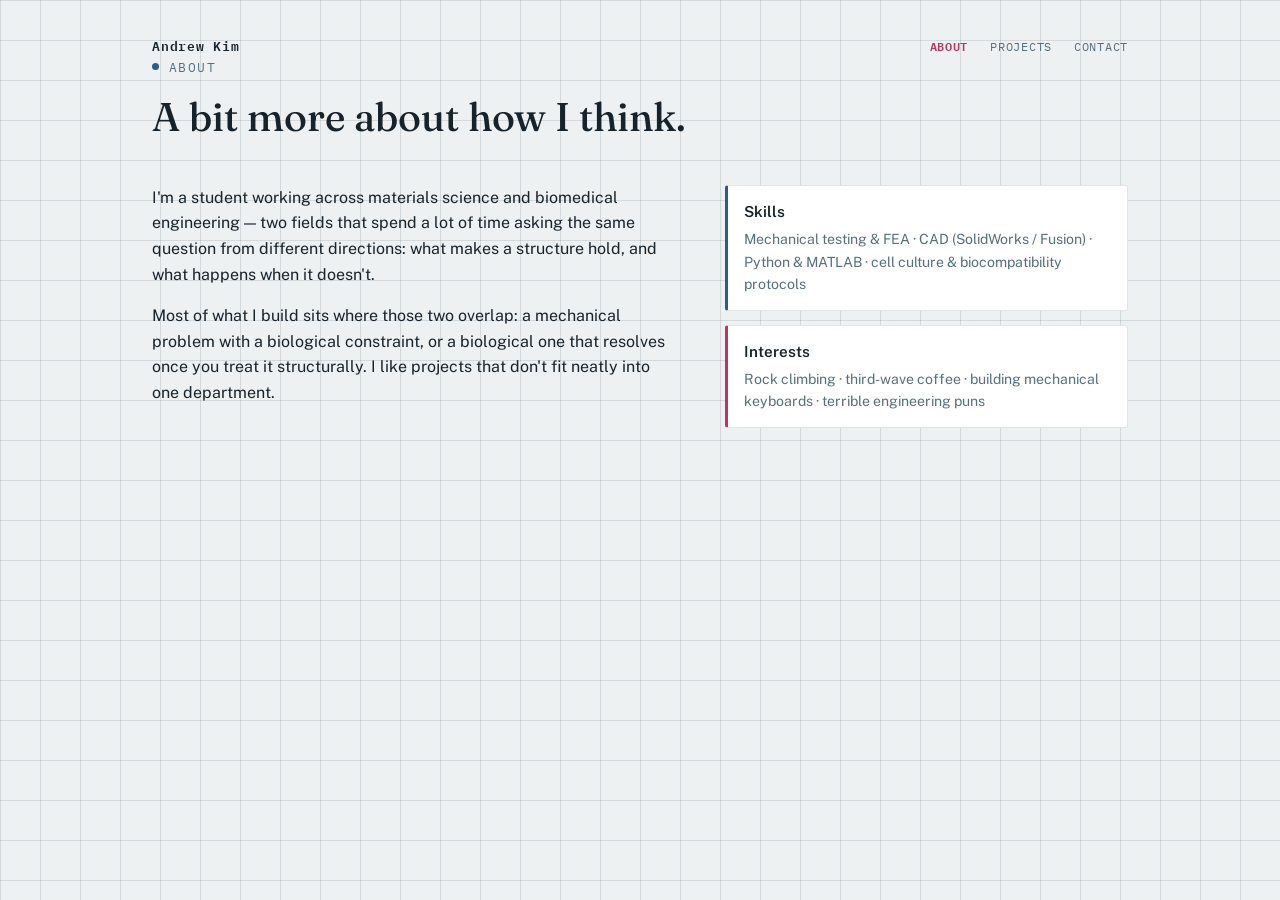
==== about.html @ 44622875 "Initial portfolio" ====
<!DOCTYPE html>
<html lang="en">
<head>
<meta charset="UTF-8">
<meta name="viewport" content="width=device-width, initial-scale=1.0">
<title>About — Andrew Kim</title>
<link rel="stylesheet" href="https://fonts.googleapis.com/css2?family=Fraunces:ital,opsz,wght@0,9..144,340..600;1,9..144,400..560&family=Public+Sans:wght@400;500;600;700&family=IBM+Plex+Mono:wght@400;500;600&display=swap">
<link rel="stylesheet" href="style.css">
</head>
<body>

<header class="site-nav">
  <a class="site-nav-home" href="index.html">Andrew Kim</a>
  <nav class="site-nav-links" aria-label="Primary">
    <a href="about.html" class="active" aria-current="page">About</a>
    <a href="projects.html">Projects</a>
    <a href="contact.html">Contact</a>
  </nav>
</header>

<main>
  <section id="about" class="wrap">
    <div class="phase-head">
      <div class="eyebrow"><span class="tag" style="color:var(--blueprint)"></span>About</div>
      <h2>A bit more about how I think.</h2>
    </div>
    <div class="about-grid">
      <div>
        <p>I'm a student working across materials science and biomedical engineering — two fields that spend a lot of time asking the same question from different directions: what makes a structure hold, and what happens when it doesn't.</p>
        <p>Most of what I build sits where those two overlap: a mechanical problem with a biological constraint, or a biological one that resolves once you treat it structurally. I like projects that don't fit neatly into one department.</p>
      </div>
      <div class="discipline-list">
        <div class="discipline-row">
          <h4>Skills</h4>
          <p>Mechanical testing &amp; FEA · CAD (SolidWorks / Fusion) · Python &amp; MATLAB · cell culture &amp; biocompatibility protocols</p>
        </div>
        <div class="discipline-row alt">
          <h4>Interests</h4>
          <p>Rock climbing · third-wave coffee · building mechanical keyboards · terrible engineering puns</p>
        </div>
      </div>
    </div>
  </section>
</main>

<script src="script.js"></script>
</body>
</html>
---- style.css ----
:root{
  color-scheme: light;
  --paper: #eef1f2;
  --paper-raised: #ffffff;
  --ink: #16232b;
  --ink-muted: #55707d;
  --line: rgba(22,35,43,0.12);
  --line-strong: rgba(22,35,43,0.30);
  --blueprint: #2b5c8a;
  --blueprint-soft: rgba(43,92,138,0.10);
  --hema: #4a3f7a;
  --hema-soft: rgba(74,63,122,0.10);
  --eosin: #b5395f;
  --eosin-soft: rgba(181,57,95,0.10);
  --shadow: rgba(22,35,43,0.16);
  --cat-materials: #2a78d6;
  --cat-hybrid: #eb6834;
  --cat-bme: #1baf7a;
}
@media (prefers-color-scheme: dark){
  :root:not([data-theme="light"]){
    color-scheme: dark;
    --paper: #0e161d;
    --paper-raised: #16212a;
    --ink: #dfe8ea;
    --ink-muted: #93aab3;
    --line: rgba(223,232,234,0.16);
    --line-strong: rgba(223,232,234,0.32);
    --blueprint: #6fb2e0;
    --blueprint-soft: rgba(111,178,224,0.14);
    --hema: #a394e8;
    --hema-soft: rgba(163,148,232,0.14);
    --eosin: #ef85a6;
    --eosin-soft: rgba(239,133,166,0.14);
    --shadow: rgba(0,0,0,0.45);
    --cat-materials: #3987e5;
    --cat-hybrid: #d95926;
    --cat-bme: #199e70;
  }
}
:root[data-theme="dark"]{
  color-scheme: dark;
  --paper: #0e161d;
  --paper-raised: #16212a;
  --ink: #dfe8ea;
  --ink-muted: #93aab3;
  --line: rgba(223,232,234,0.16);
  --line-strong: rgba(223,232,234,0.32);
  --blueprint: #6fb2e0;
  --blueprint-soft: rgba(111,178,224,0.14);
  --hema: #a394e8;
  --hema-soft: rgba(163,148,232,0.14);
  --eosin: #ef85a6;
  --eosin-soft: rgba(239,133,166,0.14);
  --shadow: rgba(0,0,0,0.45);
  --cat-materials: #3987e5;
  --cat-hybrid: #d95926;
  --cat-bme: #199e70;
}

*{ box-sizing: border-box; }
body{
  background: var(--paper);
  color: var(--ink);
  font-family: "Public Sans", system-ui, -apple-system, sans-serif;
  font-size: 16px;
  line-height: 1.6;
  margin: 0;
  -webkit-font-smoothing: antialiased;
  background-image:
    linear-gradient(var(--line) 1px, transparent 1px),
    linear-gradient(90deg, var(--line) 1px, transparent 1px);
  background-size: 40px 40px;
}
h1,h2,h3{ font-family: "Fraunces", Georgia, serif; text-wrap: balance; margin: 0; }
em{ font-style: italic; color: var(--eosin); }
.mono{ font-family: "IBM Plex Mono", ui-monospace, monospace; }
a{ color: var(--blueprint); }
::selection{ background: var(--eosin-soft); color: var(--ink); }
:focus-visible{ outline: 2px solid var(--eosin); outline-offset: 3px; }

.wrap{ max-width: 1040px; margin: 0 auto; padding: 0 32px; }
.eyebrow{
  font-family: "IBM Plex Mono", monospace;
  font-size: 12.5px;
  letter-spacing: 0.11em;
  text-transform: uppercase;
  color: var(--ink-muted);
  display: flex; align-items: center; gap: 10px;
}
.eyebrow .tag{
  width: 7px; height: 7px; border-radius: 50%;
  background: currentColor;
}
main > section{ padding: 84px 0 96px; }

/* ---------- SITE NAV (About / Projects / Contact pages) ---------- */
.site-nav{
  display: flex; align-items: center; justify-content: space-between; flex-wrap: wrap; gap: 12px;
  max-width: 1040px; margin: 0 auto;
  padding: 36px 32px 0;
}
.site-nav-home{
  font-family: "IBM Plex Mono", monospace; font-size: 13px; letter-spacing: .06em;
  color: var(--ink); text-decoration: none; font-weight: 600;
}
.site-nav-home:hover{ color: var(--eosin); }
.site-nav-links{ display: flex; gap: 22px; }
.site-nav-links a{
  font-family: "IBM Plex Mono", monospace; font-size: 12px; letter-spacing: .06em; text-transform: uppercase;
  color: var(--ink-muted); text-decoration: none; transition: color .2s ease;
}
.site-nav-links a:hover{ color: var(--eosin); }
.site-nav-links a.active{ color: var(--eosin); font-weight: 600; }

/* ---------- HOME: name only, drag-to-navigate ---------- */
#intro{
  min-height: 100vh;
  display: flex; flex-direction: row; align-items: center; justify-content: space-between;
  flex-wrap: wrap;
  gap: 48px;
  padding: 48px 32px;
}
.hero-name{ flex: 1 1 320px; min-width: 280px; }
.hero-graph{
  flex: 0 1 500px;
  width: min(100%, 500px);
  aspect-ratio: 3 / 2;
  background: var(--paper-raised);
  border: 1px solid var(--line);
  border-radius: 8px;
  padding: 20px;
}
.hero-graph svg{ width: 100%; height: 100%; display: block; }
@keyframes graphHint{
  0%{ transform: scale(1); filter: none; }
  40%{ transform: scale(1.025); filter: drop-shadow(0 0 12px var(--eosin)); }
  100%{ transform: scale(1); filter: none; }
}
.hero-graph.hint{ animation: graphHint 1.5s ease-in-out; }
@media (max-width: 760px){
  #intro{ flex-direction: column; align-items: flex-start; justify-content: center; gap: 40px; }
  .hero-graph{ width: 100%; max-width: 420px; align-self: center; }
}

.grip-zone{
  -webkit-user-select:none; user-select:none;
  cursor: grab;
  display: block;
  touch-action: none;
}
.grip-zone:active{ cursor: grabbing; }
#gripText{
  font-family: "Fraunces", Georgia, serif;
  font-weight: 430;
  /* the name shares the row with the graph panel above 760px, so it gets a
     smaller share of viewport width there than it does full-width on mobile */
  font-size: clamp(3.8rem, 15vw, 8rem);
  line-height: 0.88;
  letter-spacing: -0.01em;
  transform-origin: left center;
  will-change: transform, letter-spacing;
}
@media (min-width: 761px){
  #gripText{ font-size: clamp(4.6rem, 8.5vw, 11rem); }
}
#gripText .first, #gripText .last{ display: block; }
#gripText .last{ font-style: italic; color: var(--hema); }

.pull-status{
  margin-top: 26px;
  min-height: 1.4em;
  display: inline-block;
  transform-origin: left center;
  font-family: "IBM Plex Mono", monospace; font-size: 12px; letter-spacing: .05em;
  color: var(--ink-muted);
}
@keyframes pullHint{
  0%{ transform: scaleX(1); text-shadow: none; color: var(--ink-muted); }
  45%{ transform: scaleX(1.06); text-shadow: 0 0 10px var(--eosin); color: var(--eosin); }
  100%{ transform: scaleX(1); text-shadow: none; color: var(--ink-muted); }
}
.pull-status.hint{ animation: pullHint 1.5s ease-in-out; }

/* the stress-strain graph is a standalone nav panel now, not background art
   hiding behind the text, so it can stay clearly visible on its own */
.hero-curve{ pointer-events: none; overflow: visible; }
.hero-curve path{ fill: none; stroke: var(--eosin); stroke-width: 6; stroke-opacity: .55; }
.hero-curve .curve-axis-line{ stroke: var(--eosin); stroke-width: 2.5; stroke-opacity: .5; fill: none; }
.hero-curve .curve-axis-arrow{ fill: var(--eosin); fill-opacity: .5; }
.hero-curve .curve-guide-line{ stroke: var(--eosin); stroke-width: 2; stroke-dasharray: 5 6; stroke-opacity: .35; fill: none; }
.hero-curve .curve-axis-label{
  font-family: "IBM Plex Mono", monospace; font-size: 16px; letter-spacing: .14em;
  fill: var(--eosin); opacity: .55;
}
.hero-curve .tick circle{ fill: var(--eosin); opacity: .55; transition: opacity .2s ease, r .2s ease; }
.hero-curve .tick text{
  font-family: "IBM Plex Mono", monospace; font-size: 24px; letter-spacing: .08em;
  fill: var(--eosin); opacity: .55; transition: opacity .2s ease;
}
.hero-curve .tick.armed circle{ opacity: 1; r: 13; }
.hero-curve .tick.armed text{ opacity: 1; font-weight: 600; }
@media (max-width: 520px){
  .hero-curve .tick text{ font-size: 19px; }
  .hero-curve .curve-axis-label{ font-size: 13px; }
}

/* keyboard/assistive-tech route to the same three pages, hidden until focused */
.quiet-nav{
  position: absolute; width: 1px; height: 1px; overflow: hidden;
  clip: rect(0,0,0,0); white-space: nowrap; margin-top: 20px;
}
.quiet-nav:focus-within{
  position: fixed; top: 16px; left: 16px; width: auto; height: auto; overflow: visible;
  clip: auto; white-space: normal;
  background: var(--paper-raised); border: 1px solid var(--line-strong); border-radius: 6px;
  padding: 10px 14px; display: flex; gap: 14px; z-index: 200;
}
.quiet-nav a{ font-family:"IBM Plex Mono", monospace; font-size: 12px; color: var(--ink); text-decoration: none; }
.quiet-nav a:hover, .quiet-nav a:focus{ color: var(--eosin); }

/* ---------- SECTION / PAGE HEADERS ---------- */
.phase-head{ margin-bottom: 36px; max-width: 640px; }
.phase-head h2{ font-size: clamp(1.7rem, 3.4vw, 2.5rem); margin-top: 8px; font-weight: 460; }
.phase-head .kicker{ color: var(--ink-muted); }

/* ---------- ABOUT ---------- */
.about-grid{ display:grid; grid-template-columns: 1.3fr 1fr; gap: 48px; align-items:start; }
.about-grid p{ margin: 0 0 16px; max-width: 60ch; }
.discipline-list{ display:flex; flex-direction:column; gap:14px; }
.discipline-row{
  background: var(--paper-raised);
  border:1px solid var(--line);
  border-left: 3px solid var(--blueprint);
  border-radius: 3px;
  padding: 14px 16px;
}
.discipline-row.alt{ border-left-color: var(--eosin); }
.discipline-row h4{ margin:0 0 4px; font-size: .95rem; font-weight:600; }
.discipline-row p{ margin:0; font-size: .88rem; color: var(--ink-muted); max-width: none; }

/* ---------- PROJECTS / CHART ---------- */
.chart-layout{ display:grid; grid-template-columns: 1.15fr 1fr; gap: 40px; align-items:start; }
.chart-card{ background: var(--paper-raised); border:1px solid var(--line); border-radius: 6px; padding: 20px 20px 14px; }
.chart-card svg{ width:100%; height:auto; display:block; overflow: visible; }
.axis-label{ font-family:"IBM Plex Mono",monospace; font-size: 10.5px; letter-spacing:.07em; fill: var(--ink-muted); text-transform: uppercase; }
.quad-label{ font-family:"IBM Plex Mono",monospace; font-size: 9.5px; letter-spacing:.06em; fill: var(--ink-muted); opacity:.55; text-transform: uppercase; }
.grid-line{ stroke: var(--line); stroke-width:1; }
.axis-line{ stroke: var(--line-strong); stroke-width:1; stroke-dasharray: 2 4; }
.pt{ cursor: pointer; }
.pt circle.halo{ fill: none; stroke-width: 2; opacity:0; transition: opacity .15s ease, r .15s ease; }
.pt:hover circle.halo, .pt.active circle.halo{ opacity: 1; }
.pt circle.core{ stroke: var(--paper-raised); stroke-width:2; transition: r .15s ease; }
.pt:hover circle.core, .pt.active circle.core{ r: 8; }
.pt text{ font-family:"IBM Plex Mono",monospace; font-size: 10px; fill: var(--ink); pointer-events:none; }
.pt.active text, .pt:hover text{ font-weight: 600; }

.legend{ display:flex; flex-wrap:wrap; gap: 14px 20px; margin-top: 16px; padding-top:14px; border-top: 1px solid var(--line); }
.legend button{
  display:flex; align-items:center; gap:7px;
  background:none; border:none; padding:0; cursor:pointer;
  font-family:"IBM Plex Mono",monospace; font-size: 11.5px; letter-spacing:.03em;
  color: var(--ink-muted);
}
.legend button.off{ opacity:.35; }
.legend .swatch{ width:10px; height:10px; border-radius:50%; flex:none; }

.detail-card{
  background: var(--paper-raised); border:1px solid var(--line); border-radius: 6px;
  padding: 24px; min-height: 100%;
}
.detail-card .tagrow{ display:flex; gap:8px; margin-bottom: 12px; flex-wrap:wrap; }
.pill{
  font-family:"IBM Plex Mono",monospace; font-size: 10.5px; letter-spacing:.05em; text-transform:uppercase;
  padding: 3px 9px; border-radius: 999px; border: 1px solid var(--line-strong); color: var(--ink-muted);
}
.pill.featured{ background: var(--eosin-soft); color: var(--eosin); border-color: var(--eosin); }
.detail-card h3{ font-size: 1.3rem; font-weight:520; margin-bottom: 10px; }
.detail-card p{ margin: 0 0 12px; color: var(--ink-muted); }
.detail-card .stat-row{ display:flex; gap: 18px; margin-top: 16px; padding-top:14px; border-top:1px solid var(--line); flex-wrap:wrap;}
.detail-card .stat{ font-family:"IBM Plex Mono",monospace; }
.detail-card .stat b{ display:block; font-size: 1.05rem; color: var(--ink); }
.detail-card .stat span{ font-size: 10.5px; color: var(--ink-muted); text-transform:uppercase; letter-spacing:.06em; }
.shot-slot{
  margin: 12px 0 16px; height: 140px; border-radius: 4px;
  border: 1.5px dashed var(--line-strong); background: var(--paper);
  display:flex; flex-direction:column; align-items:center; justify-content:center; gap:8px;
  color: var(--ink-muted);
}
.shot-slot svg{ width: 26px; height: 26px; }
.shot-slot span{ font-family:"IBM Plex Mono",monospace; font-size: 10.5px; letter-spacing:.07em; text-transform:uppercase; }
.code-link{
  display:inline-block; margin-top: 4px;
  font-family:"IBM Plex Mono",monospace; font-size: 12.5px;
  color: var(--blueprint); text-decoration:none; border-bottom: 1px solid currentColor; padding-bottom:2px;
}
.code-link:hover{ color: var(--eosin); }

/* ---------- CONTACT ---------- */
#contact{ padding-bottom: 120px; }
.contact-grid{ display:grid; grid-template-columns: 0.8fr 1.2fr; gap: 48px; align-items:start; }
.contact-links{ display:flex; flex-direction:column; gap:10px; font-family:"IBM Plex Mono",monospace; }
.contact-links a{ color: var(--ink); text-decoration:none; border-bottom: 1px solid var(--line-strong); padding-bottom:2px; width: fit-content; }
.contact-links a:hover{ color: var(--eosin); border-color: var(--eosin); }
.contact-form{ display:flex; flex-direction:column; gap: 14px; }
.contact-form label{
  display:flex; flex-direction:column; gap:6px;
  font-family:"IBM Plex Mono",monospace; font-size: 11px; letter-spacing:.06em; text-transform:uppercase; color: var(--ink-muted);
}
.contact-form input, .contact-form textarea{
  font: 14px/1.5 "Public Sans", sans-serif; color: var(--ink);
  background: var(--paper); border: 1px solid var(--line-strong); border-radius: 4px;
  padding: 9px 11px; resize: vertical;
}
.contact-form input:focus, .contact-form textarea:focus{ outline: 2px solid var(--eosin); outline-offset: 1px; border-color: var(--eosin); }
.contact-form button{
  align-self:flex-start; font-family:"IBM Plex Mono",monospace; font-size: 12px; letter-spacing:.08em; text-transform:uppercase;
  background: var(--ink); color: var(--paper); border:none; border-radius:4px; padding: 10px 20px; cursor:pointer;
}
.contact-form button:hover{ background: var(--eosin); }
.linklike{ background:none; border:none; padding:0; font: inherit; color: var(--blueprint); text-decoration:underline; cursor:pointer; }
.linklike:hover{ color: var(--eosin); }
.footnote{ margin-top: 60px; font-family:"IBM Plex Mono",monospace; font-size: 11.5px; color: var(--ink-muted); line-height:1.7; }

/* ---------- MODAL ---------- */
.modal-backdrop{
  position: fixed; inset:0; background: rgba(10,14,17,0.55);
  display:flex; align-items:center; justify-content:center; padding: 24px;
  z-index: 100; opacity:0; pointer-events:none; transition: opacity .18s ease;
}
.modal-backdrop.open{ opacity:1; pointer-events:auto; }
.modal{
  background: var(--paper-raised); border:1px solid var(--line-strong); border-radius: 6px;
  max-width: 560px; width:100%; max-height: 82vh; overflow-y:auto;
  padding: 28px 30px 24px; transform: translateY(10px); transition: transform .18s ease;
}
.modal-backdrop.open .modal{ transform: none; }
.modal-head{ display:flex; justify-content:space-between; align-items:flex-start; gap: 16px; border-bottom: 1px solid var(--line); padding-bottom:14px; margin-bottom: 16px; }
.modal-head h3{ font-size: 1.15rem; font-weight:600; font-family:"IBM Plex Mono",monospace; letter-spacing:.02em; }
.modal-head .sub{ font-size:11.5px; color: var(--ink-muted); margin-top:4px; font-family:"IBM Plex Mono",monospace; }
.modal-close{ background:none; border:1px solid var(--line-strong); border-radius:3px; width:26px; height:26px; cursor:pointer; color:var(--ink-muted); flex:none; }
.modal-close:hover{ color: var(--eosin); border-color: var(--eosin); }
.spec-table{ width:100%; border-collapse: collapse; font-size: 13.5px; }
.spec-table tr{ border-top: 1px solid var(--line); }
.spec-table tr:first-child{ border-top:none; }
.spec-table td{ padding: 9px 0; vertical-align: top; }
.spec-table td.prop{ width: 46%; color: var(--ink-muted); }
.spec-table td.prop small{ display:block; font-size:10.5px; opacity:.8; }
.spec-table td.val{ font-family:"IBM Plex Mono",monospace; font-variant-numeric: tabular-nums; text-align:right; }
.modal-foot{ margin-top:16px; padding-top:14px; border-top:1px dashed var(--line-strong); font-size:11.5px; color: var(--ink-muted); font-family:"IBM Plex Mono",monospace; }

@media (max-width: 860px){
  .about-grid, .chart-layout, .contact-grid{ grid-template-columns: 1fr; }
}
@media (max-width: 640px){
  .pt text{ display: none; }
  .chart-card{ padding: 16px 14px 12px; }
  main > section{ padding: 56px 0 64px; }
  .wrap{ padding: 0 20px; }
  .site-nav{ padding: 24px 20px 0; }
}
@media (prefers-reduced-motion: reduce){
  *{ transition-duration: .001ms !important; animation-duration: .001ms !important; }
}
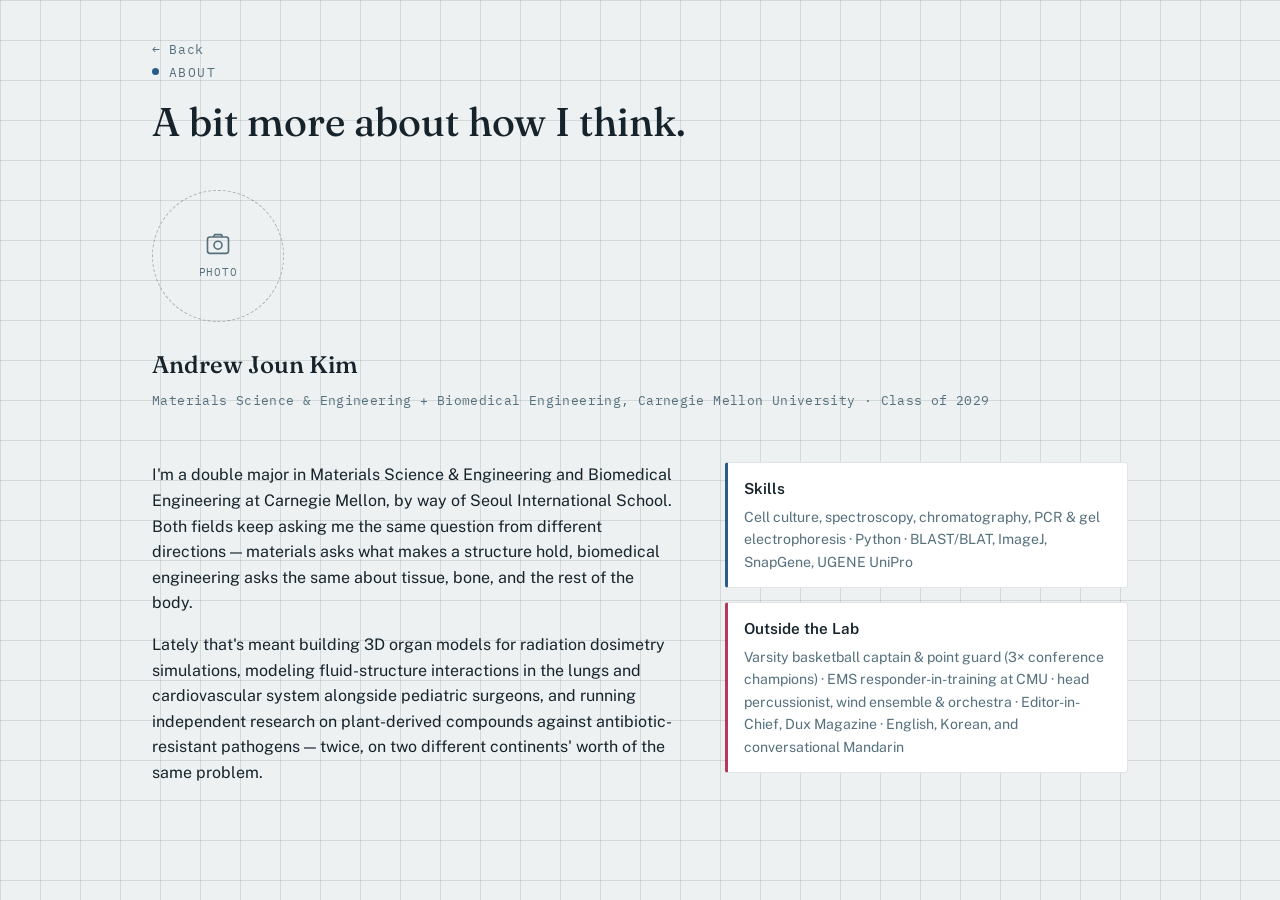
==== commit 8cc5cb3b: "Add real bio, projects, and contact info from resume; simplify subpage nav to a back link; add resum" ====
--- a/about.html
+++ b/about.html
@@ -10,12 +10,7 @@
 <body>
 
 <header class="site-nav">
-  <a class="site-nav-home" href="index.html">Andrew Kim</a>
-  <nav class="site-nav-links" aria-label="Primary">
-    <a href="about.html" class="active" aria-current="page">About</a>
-    <a href="projects.html">Projects</a>
-    <a href="contact.html">Contact</a>
-  </nav>
+  <a class="back-link" href="index.html">← Back</a>
 </header>
 
 <main>
@@ -24,19 +19,31 @@
       <div class="eyebrow"><span class="tag" style="color:var(--blueprint)"></span>About</div>
       <h2>A bit more about how I think.</h2>
     </div>
+
+    <div class="about-top">
+      <div class="photo-slot" role="img" aria-label="Add a photo here">
+        <svg viewBox="0 0 24 24" fill="none" stroke="currentColor" stroke-width="1.4"><rect x="3" y="6" width="18" height="14" rx="2"/><circle cx="12" cy="13" r="3.4"/><path d="M8 6l1.2-2h5.6L16 6"/></svg>
+        <span>photo</span>
+      </div>
+      <div>
+        <h3>Andrew Joun Kim</h3>
+        <p class="about-subtitle">Materials Science &amp; Engineering + Biomedical Engineering, Carnegie Mellon University · Class of 2029</p>
+      </div>
+    </div>
+
     <div class="about-grid">
       <div>
-        <p>I'm a student working across materials science and biomedical engineering — two fields that spend a lot of time asking the same question from different directions: what makes a structure hold, and what happens when it doesn't.</p>
-        <p>Most of what I build sits where those two overlap: a mechanical problem with a biological constraint, or a biological one that resolves once you treat it structurally. I like projects that don't fit neatly into one department.</p>
+        <p>I'm a double major in Materials Science &amp; Engineering and Biomedical Engineering at Carnegie Mellon, by way of Seoul International School. Both fields keep asking me the same question from different directions — materials asks what makes a structure hold, biomedical engineering asks the same about tissue, bone, and the rest of the body.</p>
+        <p>Lately that's meant building 3D organ models for radiation dosimetry simulations, modeling fluid-structure interactions in the lungs and cardiovascular system alongside pediatric surgeons, and running independent research on plant-derived compounds against antibiotic-resistant pathogens — twice, on two different continents' worth of the same problem.</p>
       </div>
       <div class="discipline-list">
         <div class="discipline-row">
           <h4>Skills</h4>
-          <p>Mechanical testing &amp; FEA · CAD (SolidWorks / Fusion) · Python &amp; MATLAB · cell culture &amp; biocompatibility protocols</p>
+          <p>Cell culture, spectroscopy, chromatography, PCR &amp; gel electrophoresis · Python · BLAST/BLAT, ImageJ, SnapGene, UGENE UniPro</p>
         </div>
         <div class="discipline-row alt">
-          <h4>Interests</h4>
-          <p>Rock climbing · third-wave coffee · building mechanical keyboards · terrible engineering puns</p>
+          <h4>Outside the Lab</h4>
+          <p>Varsity basketball captain &amp; point guard (3× conference champions) · EMS responder-in-training at CMU · head percussionist, wind ensemble &amp; orchestra · Editor-in-Chief, Dux Magazine · English, Korean, and conversational Mandarin</p>
         </div>
       </div>
     </div>
--- a/style.css
+++ b/style.css
@@ -94,24 +94,19 @@
 }
 main > section{ padding: 84px 0 96px; }
 
-/* ---------- SITE NAV (About / Projects / Contact pages) ---------- */
+/* ---------- SITE NAV (About / Projects / Contact pages) ----------
+   Just a way back to the interactive pull-to-navigate home page --
+   that page is the one hub, so subpages don't cross-link each other */
 .site-nav{
-  display: flex; align-items: center; justify-content: space-between; flex-wrap: wrap; gap: 12px;
   max-width: 1040px; margin: 0 auto;
   padding: 36px 32px 0;
 }
-.site-nav-home{
-  font-family: "IBM Plex Mono", monospace; font-size: 13px; letter-spacing: .06em;
-  color: var(--ink); text-decoration: none; font-weight: 600;
-}
-.site-nav-home:hover{ color: var(--eosin); }
-.site-nav-links{ display: flex; gap: 22px; }
-.site-nav-links a{
-  font-family: "IBM Plex Mono", monospace; font-size: 12px; letter-spacing: .06em; text-transform: uppercase;
-  color: var(--ink-muted); text-decoration: none; transition: color .2s ease;
-}
-.site-nav-links a:hover{ color: var(--eosin); }
-.site-nav-links a.active{ color: var(--eosin); font-weight: 600; }
+.back-link{
+  display: inline-flex; align-items: center; gap: 6px;
+  font-family: "IBM Plex Mono", monospace; font-size: 13px; letter-spacing: .05em;
+  color: var(--ink-muted); text-decoration: none;
+}
+.back-link:hover{ color: var(--eosin); }
 
 /* ---------- HOME: name only, drag-to-navigate ---------- */
 #intro{
@@ -225,6 +220,16 @@
 .phase-head .kicker{ color: var(--ink-muted); }
 
 /* ---------- ABOUT ---------- */
+.about-top{ display:flex; align-items:center; gap:24px; margin-bottom:40px; flex-wrap:wrap; }
+.photo-slot{
+  width:132px; height:132px; border-radius:50%; flex:none;
+  border:1.5px dashed var(--line-strong); color: var(--ink-muted);
+  display:flex; flex-direction:column; align-items:center; justify-content:center; gap:6px;
+}
+.photo-slot svg{ width:28px; height:28px; }
+.photo-slot span{ font-family:"IBM Plex Mono",monospace; font-size:10.5px; letter-spacing:.07em; text-transform:uppercase; }
+.about-top h3{ font-size:1.5rem; font-weight:520; }
+.about-subtitle{ margin-top:6px; color: var(--ink-muted); font-family:"IBM Plex Mono",monospace; font-size:12.5px; letter-spacing:.03em; }
 .about-grid{ display:grid; grid-template-columns: 1.3fr 1fr; gap: 48px; align-items:start; }
 .about-grid p{ margin: 0 0 16px; max-width: 60ch; }
 .discipline-list{ display:flex; flex-direction:column; gap:14px; }
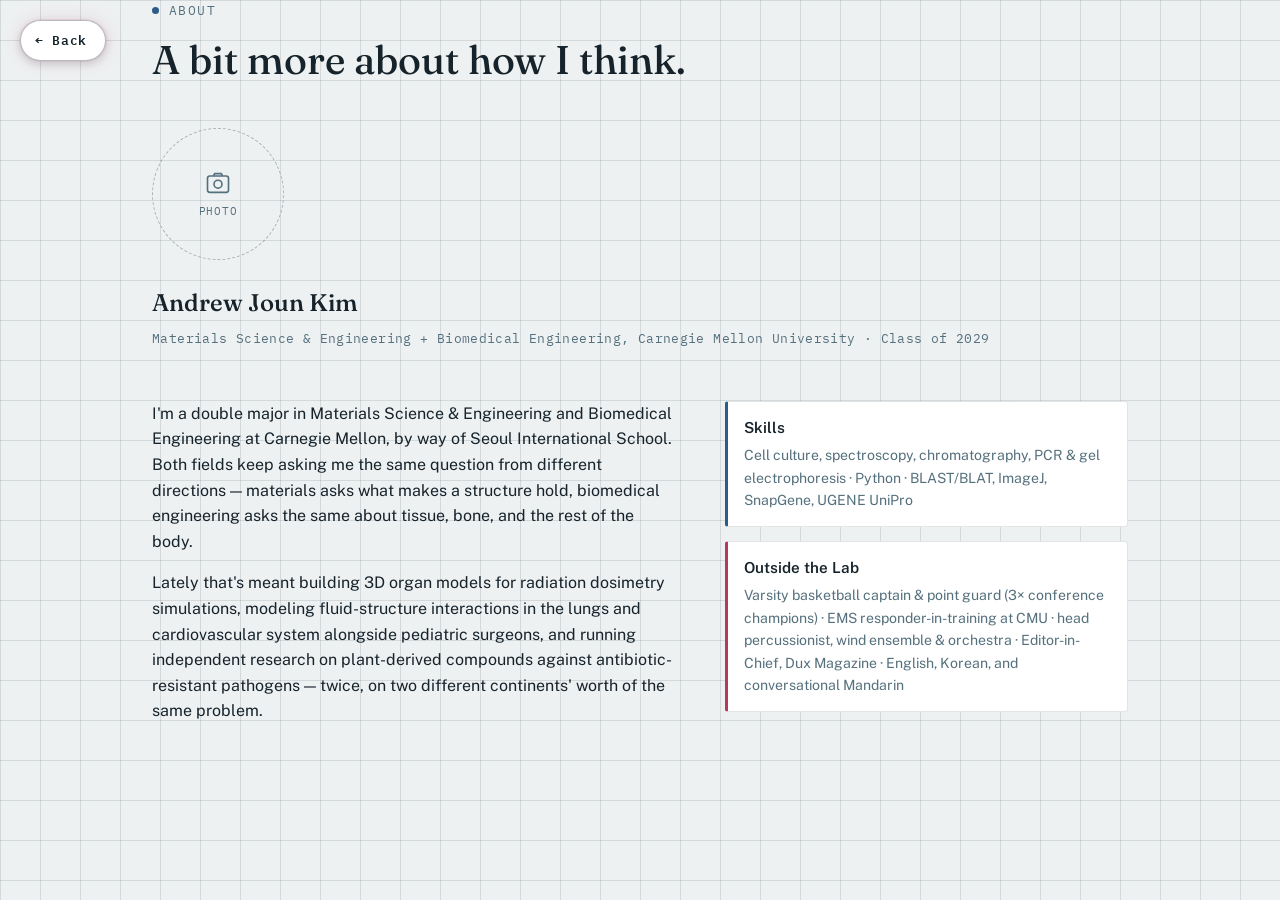
==== commit 876368c2: "Fixed back button (floating glow pill), fixed LinkedIn URL, clearer chart labels + hover-only toolti" ====
--- a/about.html
+++ b/about.html
@@ -9,9 +9,9 @@
 </head>
 <body>
 
-<header class="site-nav">
+<nav aria-label="Back to home">
   <a class="back-link" href="index.html">← Back</a>
-</header>
+</nav>
 
 <main>
   <section id="about" class="wrap">
--- a/style.css
+++ b/style.css
@@ -94,19 +94,28 @@
 }
 main > section{ padding: 84px 0 96px; }
 
-/* ---------- SITE NAV (About / Projects / Contact pages) ----------
+/* ---------- BACK LINK (About / Projects / Contact pages) ----------
    Just a way back to the interactive pull-to-navigate home page --
-   that page is the one hub, so subpages don't cross-link each other */
-.site-nav{
-  max-width: 1040px; margin: 0 auto;
-  padding: 36px 32px 0;
-}
+   that page is the one hub, so subpages don't cross-link each other.
+   Fixed in the corner, away from the page header, so it's never confused
+   for part of the content and never lost when scrolling. */
 .back-link{
-  display: inline-flex; align-items: center; gap: 6px;
-  font-family: "IBM Plex Mono", monospace; font-size: 13px; letter-spacing: .05em;
-  color: var(--ink-muted); text-decoration: none;
-}
-.back-link:hover{ color: var(--eosin); }
+  position: fixed; top: 20px; left: 20px; z-index: 60;
+  display: inline-flex; align-items: center; gap: 7px;
+  font-family: "IBM Plex Mono", monospace; font-size: 13px; font-weight: 600; letter-spacing: .05em;
+  color: var(--ink); text-decoration: none;
+  background: var(--paper-raised); border: 1px solid var(--line-strong); border-radius: 999px;
+  padding: 9px 18px 9px 14px;
+  box-shadow: 0 0 0 1px var(--eosin-soft), 0 0 18px 3px var(--eosin-soft), 0 3px 10px var(--shadow);
+  transition: box-shadow .2s ease, color .2s ease, border-color .2s ease;
+}
+.back-link:hover, .back-link:focus-visible{
+  color: var(--eosin); border-color: var(--eosin);
+  box-shadow: 0 0 0 1px var(--eosin), 0 0 26px 6px var(--eosin-soft), 0 3px 10px var(--shadow);
+}
+@media (max-width: 520px){
+  .back-link{ top: 14px; left: 14px; padding: 8px 14px 8px 12px; font-size: 12px; }
+}
 
 /* ---------- HOME: name only, drag-to-navigate ---------- */
 #intro{
@@ -257,8 +266,15 @@
 .pt:hover circle.halo, .pt.active circle.halo{ opacity: 1; }
 .pt circle.core{ stroke: var(--paper-raised); stroke-width:2; transition: r .15s ease; }
 .pt:hover circle.core, .pt.active circle.core{ r: 8; }
-.pt text{ font-family:"IBM Plex Mono",monospace; font-size: 10px; fill: var(--ink); pointer-events:none; }
-.pt.active text, .pt:hover text{ font-weight: 600; }
+.pt text{
+  font-family:"IBM Plex Mono",monospace; font-size: 10px; fill: var(--ink); pointer-events:none;
+  opacity: 0; transition: opacity .15s ease;
+}
+.pt.active text, .pt:hover text, .pt:focus-visible text{ opacity: 1; font-weight: 600; }
+.chart-hint{
+  margin: 0 0 12px; font-family:"IBM Plex Mono",monospace; font-size: 11.5px; letter-spacing:.03em;
+  color: var(--ink-muted);
+}
 
 .legend{ display:flex; flex-wrap:wrap; gap: 14px 20px; margin-top: 16px; padding-top:14px; border-top: 1px solid var(--line); }
 .legend button{
@@ -294,6 +310,22 @@
 }
 .shot-slot svg{ width: 26px; height: 26px; }
 .shot-slot span{ font-family:"IBM Plex Mono",monospace; font-size: 10.5px; letter-spacing:.07em; text-transform:uppercase; }
+.photo-strip{
+  display:flex; gap:10px; margin: 12px 0 4px; overflow-x:auto; padding-bottom:2px;
+}
+.photo-strip figure{ margin:0; flex:none; width:150px; }
+.photo-strip img{
+  width:150px; height:100px; object-fit:cover; border-radius:4px; border:1px solid var(--line);
+  display:block; background: var(--paper);
+}
+.photo-strip figcaption{
+  margin-top:5px; font-family:"IBM Plex Mono",monospace; font-size:10px; color: var(--ink-muted); line-height:1.35;
+}
+.photo-credit{
+  display:inline-block; margin: 0 0 16px; font-family:"IBM Plex Mono",monospace; font-size: 10.5px;
+  color: var(--ink-muted); text-decoration:none; border-bottom:1px solid var(--line-strong); padding-bottom:1px;
+}
+.photo-credit:hover{ color: var(--eosin); border-color: var(--eosin); }
 .code-link{
   display:inline-block; margin-top: 4px;
   font-family:"IBM Plex Mono",monospace; font-size: 12.5px;
@@ -358,11 +390,9 @@
   .about-grid, .chart-layout, .contact-grid{ grid-template-columns: 1fr; }
 }
 @media (max-width: 640px){
-  .pt text{ display: none; }
   .chart-card{ padding: 16px 14px 12px; }
   main > section{ padding: 56px 0 64px; }
   .wrap{ padding: 0 20px; }
-  .site-nav{ padding: 24px 20px 0; }
 }
 @media (prefers-reduced-motion: reduce){
   *{ transition-duration: .001ms !important; animation-duration: .001ms !important; }
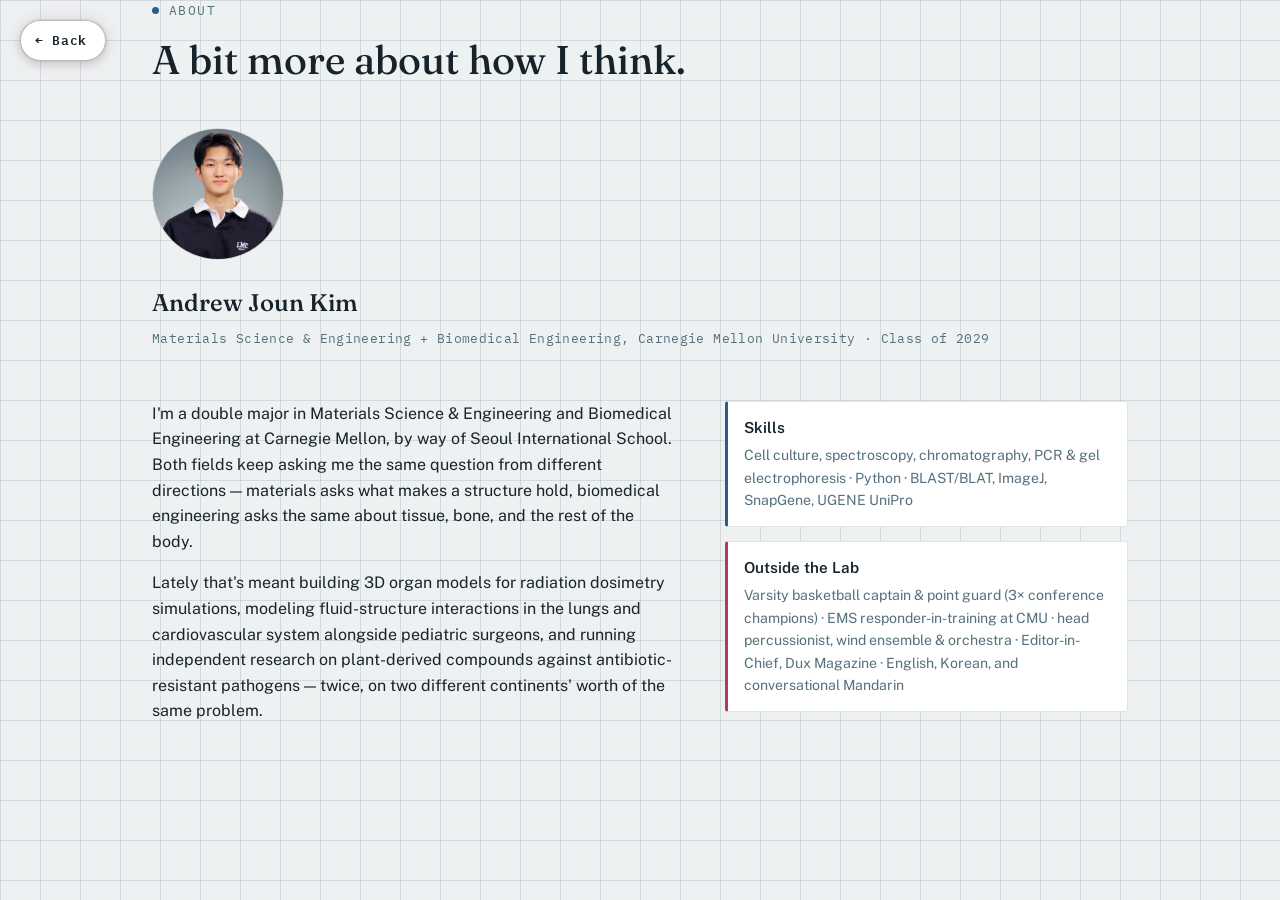
==== commit d80c0b69: "Add real headshot photo to About page Co-Authored-By: Claude Sonnet 5 <noreply@anthropic.com>" ====
--- a/about.html
+++ b/about.html
@@ -1,4 +1,5 @@
 <!DOCTYPE html>
+<!-- AI usage note: built with Claude (Anthropic) as a coding partner -- see PROMPT_LOG.md and README.md in the repo root. -->
 <html lang="en">
 <head>
 <meta charset="UTF-8">
@@ -21,10 +22,7 @@
     </div>
 
     <div class="about-top">
-      <div class="photo-slot" role="img" aria-label="Add a photo here">
-        <svg viewBox="0 0 24 24" fill="none" stroke="currentColor" stroke-width="1.4"><rect x="3" y="6" width="18" height="14" rx="2"/><circle cx="12" cy="13" r="3.4"/><path d="M8 6l1.2-2h5.6L16 6"/></svg>
-        <span>photo</span>
-      </div>
+      <img class="photo" src="images/headshot.jpg" alt="Andrew Joun Kim" width="132" height="132">
       <div>
         <h3>Andrew Joun Kim</h3>
         <p class="about-subtitle">Materials Science &amp; Engineering + Biomedical Engineering, Carnegie Mellon University · Class of 2029</p>
--- a/style.css
+++ b/style.css
@@ -1,3 +1,7 @@
+/* AI usage note (Claude, Anthropic): layout, the color system below, and
+   most of this stylesheet were built with Claude as a coding partner --
+   see PROMPT_LOG.md in the repo root for the conversation, and script.js
+   for a more detailed note on the interactive mechanics specifically. */
 :root{
   color-scheme: light;
   --paper: #eef1f2;
@@ -92,7 +96,7 @@
   width: 7px; height: 7px; border-radius: 50%;
   background: currentColor;
 }
-main > section{ padding: 84px 0 96px; }
+main > section{ padding: 140px 0 96px; }
 
 /* ---------- BACK LINK (About / Projects / Contact pages) ----------
    Just a way back to the interactive pull-to-navigate home page --
@@ -230,13 +234,10 @@
 
 /* ---------- ABOUT ---------- */
 .about-top{ display:flex; align-items:center; gap:24px; margin-bottom:40px; flex-wrap:wrap; }
-.photo-slot{
+.photo{
   width:132px; height:132px; border-radius:50%; flex:none;
-  border:1.5px dashed var(--line-strong); color: var(--ink-muted);
-  display:flex; flex-direction:column; align-items:center; justify-content:center; gap:6px;
-}
-.photo-slot svg{ width:28px; height:28px; }
-.photo-slot span{ font-family:"IBM Plex Mono",monospace; font-size:10.5px; letter-spacing:.07em; text-transform:uppercase; }
+  object-fit:cover; border:1px solid var(--line);
+}
 .about-top h3{ font-size:1.5rem; font-weight:520; }
 .about-subtitle{ margin-top:6px; color: var(--ink-muted); font-family:"IBM Plex Mono",monospace; font-size:12.5px; letter-spacing:.03em; }
 .about-grid{ display:grid; grid-template-columns: 1.3fr 1fr; gap: 48px; align-items:start; }
@@ -310,17 +311,29 @@
 }
 .shot-slot svg{ width: 26px; height: 26px; }
 .shot-slot span{ font-family:"IBM Plex Mono",monospace; font-size: 10.5px; letter-spacing:.07em; text-transform:uppercase; }
+/* one photo at a time, swipe (or drag) to see the next -- native scroll-snap,
+   so it works as a real swipe gesture on touch with no JS required */
 .photo-strip{
-  display:flex; gap:10px; margin: 12px 0 4px; overflow-x:auto; padding-bottom:2px;
-}
-.photo-strip figure{ margin:0; flex:none; width:150px; }
+  display:flex; gap:0; margin: 12px 0 4px;
+  overflow-x:auto; scroll-snap-type:x mandatory; -webkit-overflow-scrolling:touch;
+  border-radius:6px; scrollbar-width:none;
+}
+.photo-strip::-webkit-scrollbar{ display:none; }
+.photo-strip figure{ margin:0; flex:0 0 100%; scroll-snap-align:start; }
 .photo-strip img{
-  width:150px; height:100px; object-fit:cover; border-radius:4px; border:1px solid var(--line);
+  width:100%; height:220px; object-fit:cover; border-radius:6px; border:1px solid var(--line);
   display:block; background: var(--paper);
 }
 .photo-strip figcaption{
-  margin-top:5px; font-family:"IBM Plex Mono",monospace; font-size:10px; color: var(--ink-muted); line-height:1.35;
-}
+  margin-top:6px; font-family:"IBM Plex Mono",monospace; font-size:10.5px; color: var(--ink-muted); line-height:1.35;
+}
+.photo-hint{
+  margin: 0 0 16px; font-family:"IBM Plex Mono",monospace; font-size:10.5px; color: var(--ink-muted);
+}
+@media (max-width: 520px){
+  .photo-strip img{ height:190px; }
+}
+.meta-project{ margin-top:40px; max-width:none; border-left:3px solid var(--eosin); min-height:0; }
 .photo-credit{
   display:inline-block; margin: 0 0 16px; font-family:"IBM Plex Mono",monospace; font-size: 10.5px;
   color: var(--ink-muted); text-decoration:none; border-bottom:1px solid var(--line-strong); padding-bottom:1px;
@@ -391,7 +404,7 @@
 }
 @media (max-width: 640px){
   .chart-card{ padding: 16px 14px 12px; }
-  main > section{ padding: 56px 0 64px; }
+  main > section{ padding: 104px 0 64px; }
   .wrap{ padding: 0 20px; }
 }
 @media (prefers-reduced-motion: reduce){
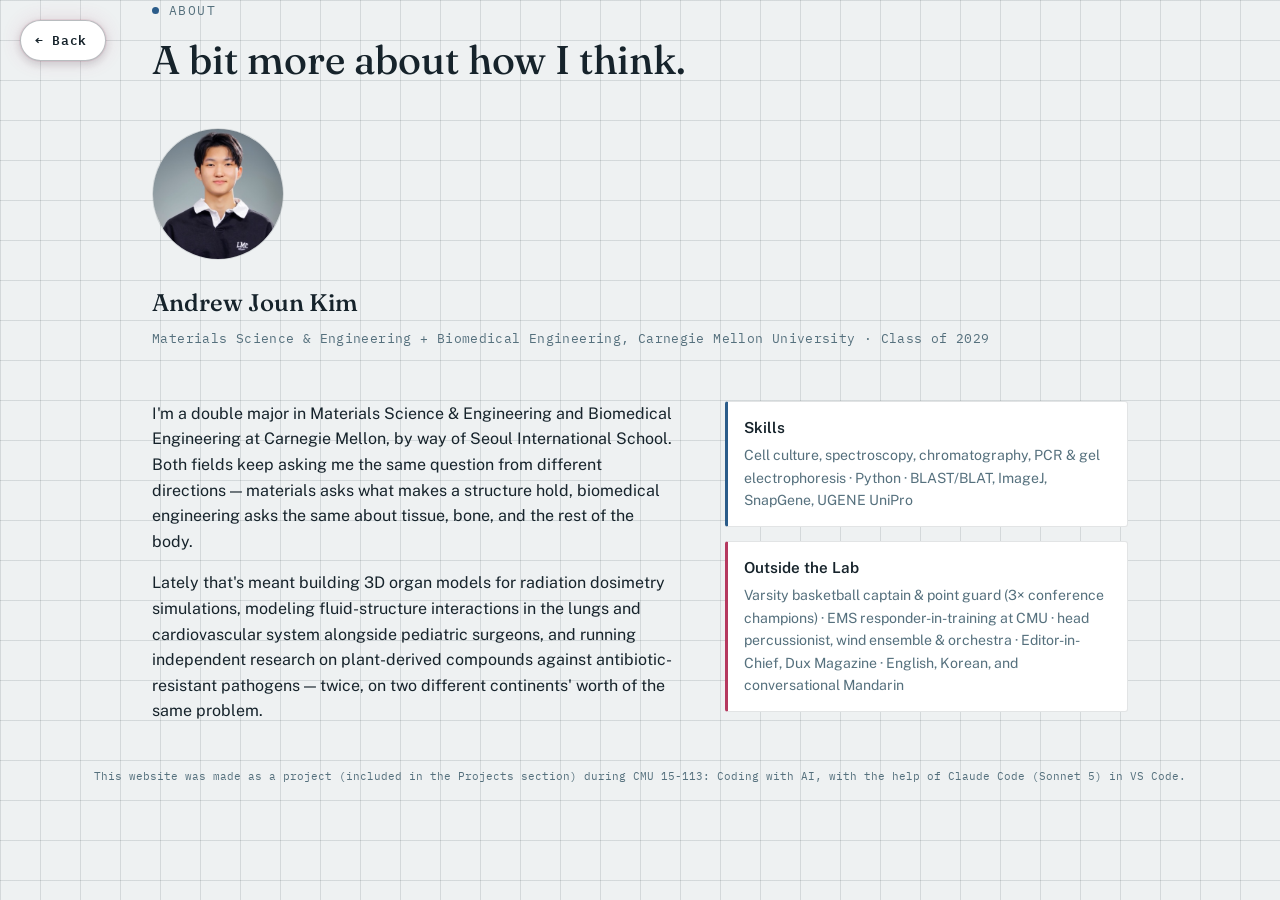
==== commit a31ae668: "Add CMU 15-113 course attribution footer to every page Co-Authored-By: Claude Sonnet 5 <noreply@anth" ====
--- a/about.html
+++ b/about.html
@@ -48,6 +48,8 @@
   </section>
 </main>
 
+<footer class="site-credit">This website was made as a project (included in the Projects section) during CMU 15-113: Coding with AI, with the help of Claude Code (Sonnet 5) in VS Code.</footer>
+
 <script src="script.js"></script>
 </body>
 </html>
--- a/style.css
+++ b/style.css
@@ -372,6 +372,13 @@
 .linklike:hover{ color: var(--eosin); }
 .footnote{ margin-top: 60px; font-family:"IBM Plex Mono",monospace; font-size: 11.5px; color: var(--ink-muted); line-height:1.7; }
 
+.site-credit{
+  font-family:"IBM Plex Mono",monospace; font-size: 10.5px; color: var(--ink-muted);
+  text-align:center; line-height:1.6; padding: 28px 20px;
+}
+.site-credit a{ color: inherit; text-decoration: underline; }
+.site-credit a:hover{ color: var(--eosin); }
+
 /* ---------- MODAL ---------- */
 .modal-backdrop{
   position: fixed; inset:0; background: rgba(10,14,17,0.55);
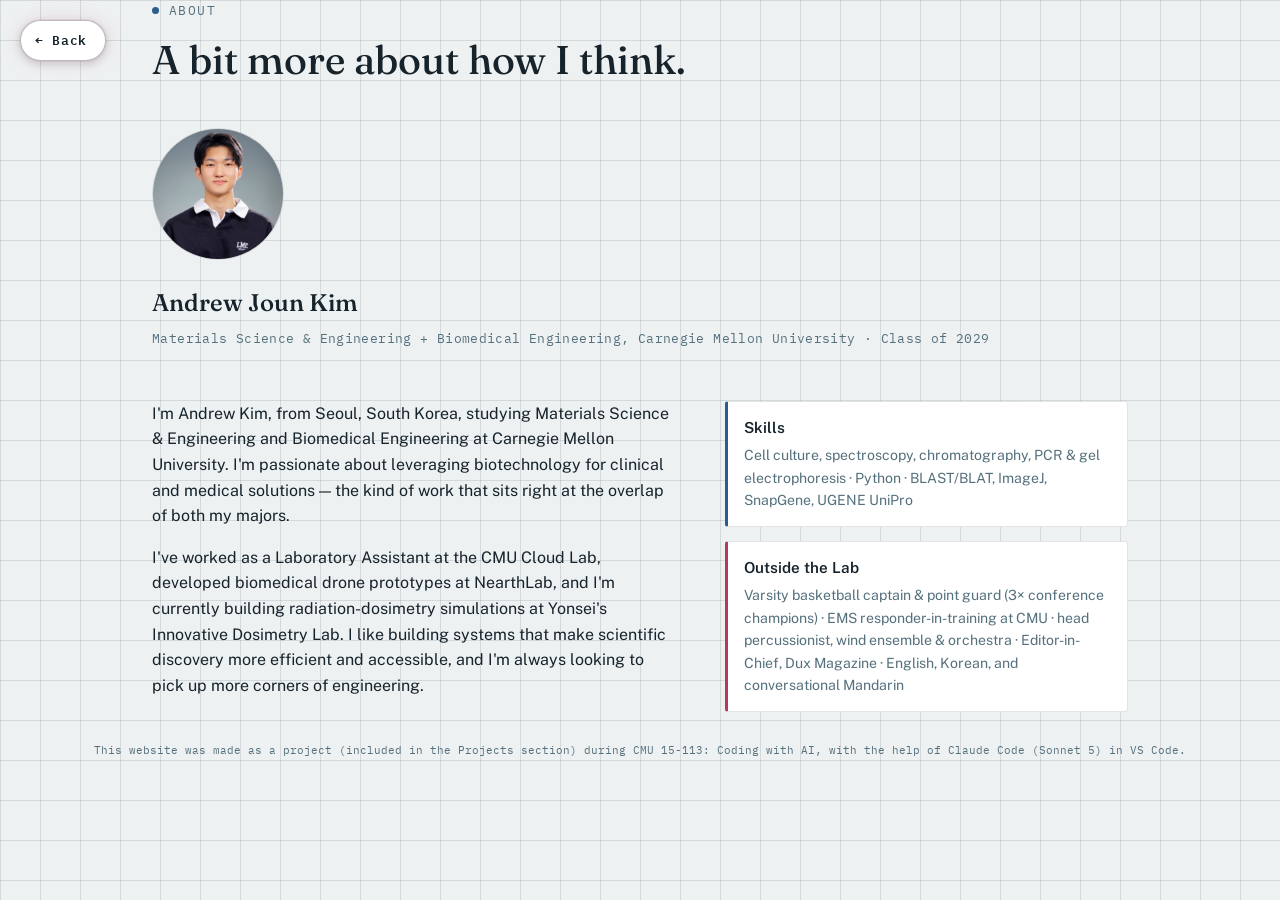
==== commit 00bd209d: "Rewrite About bio to match the tone/content of LinkedIn About section, including Yonsei Co-Authored-" ====
--- a/about.html
+++ b/about.html
@@ -31,8 +31,8 @@
 
     <div class="about-grid">
       <div>
-        <p>I'm a double major in Materials Science &amp; Engineering and Biomedical Engineering at Carnegie Mellon, by way of Seoul International School. Both fields keep asking me the same question from different directions — materials asks what makes a structure hold, biomedical engineering asks the same about tissue, bone, and the rest of the body.</p>
-        <p>Lately that's meant building 3D organ models for radiation dosimetry simulations, modeling fluid-structure interactions in the lungs and cardiovascular system alongside pediatric surgeons, and running independent research on plant-derived compounds against antibiotic-resistant pathogens — twice, on two different continents' worth of the same problem.</p>
+        <p>I'm Andrew Kim, from Seoul, South Korea, studying Materials Science &amp; Engineering and Biomedical Engineering at Carnegie Mellon University. I'm passionate about leveraging biotechnology for clinical and medical solutions — the kind of work that sits right at the overlap of both my majors.</p>
+        <p>I've worked as a Laboratory Assistant at the CMU Cloud Lab, developed biomedical drone prototypes at NearthLab, and I'm currently building radiation-dosimetry simulations at Yonsei's Innovative Dosimetry Lab. I like building systems that make scientific discovery more efficient and accessible, and I'm always looking to pick up more corners of engineering.</p>
       </div>
       <div class="discipline-list">
         <div class="discipline-row">
--- a/style.css
+++ b/style.css
@@ -368,8 +368,10 @@
   background: var(--ink); color: var(--paper); border:none; border-radius:4px; padding: 10px 20px; cursor:pointer;
 }
 .contact-form button:hover{ background: var(--eosin); }
-.linklike{ background:none; border:none; padding:0; font: inherit; color: var(--blueprint); text-decoration:underline; cursor:pointer; }
-.linklike:hover{ color: var(--eosin); }
+.contact-form button:disabled{ opacity:.6; cursor:default; }
+.form-status{
+  margin-top:14px; font-family:"IBM Plex Mono",monospace; font-size:12.5px; color: var(--ink-muted); min-height:1.2em;
+}
 .footnote{ margin-top: 60px; font-family:"IBM Plex Mono",monospace; font-size: 11.5px; color: var(--ink-muted); line-height:1.7; }
 
 .site-credit{
@@ -378,33 +380,6 @@
 }
 .site-credit a{ color: inherit; text-decoration: underline; }
 .site-credit a:hover{ color: var(--eosin); }
-
-/* ---------- MODAL ---------- */
-.modal-backdrop{
-  position: fixed; inset:0; background: rgba(10,14,17,0.55);
-  display:flex; align-items:center; justify-content:center; padding: 24px;
-  z-index: 100; opacity:0; pointer-events:none; transition: opacity .18s ease;
-}
-.modal-backdrop.open{ opacity:1; pointer-events:auto; }
-.modal{
-  background: var(--paper-raised); border:1px solid var(--line-strong); border-radius: 6px;
-  max-width: 560px; width:100%; max-height: 82vh; overflow-y:auto;
-  padding: 28px 30px 24px; transform: translateY(10px); transition: transform .18s ease;
-}
-.modal-backdrop.open .modal{ transform: none; }
-.modal-head{ display:flex; justify-content:space-between; align-items:flex-start; gap: 16px; border-bottom: 1px solid var(--line); padding-bottom:14px; margin-bottom: 16px; }
-.modal-head h3{ font-size: 1.15rem; font-weight:600; font-family:"IBM Plex Mono",monospace; letter-spacing:.02em; }
-.modal-head .sub{ font-size:11.5px; color: var(--ink-muted); margin-top:4px; font-family:"IBM Plex Mono",monospace; }
-.modal-close{ background:none; border:1px solid var(--line-strong); border-radius:3px; width:26px; height:26px; cursor:pointer; color:var(--ink-muted); flex:none; }
-.modal-close:hover{ color: var(--eosin); border-color: var(--eosin); }
-.spec-table{ width:100%; border-collapse: collapse; font-size: 13.5px; }
-.spec-table tr{ border-top: 1px solid var(--line); }
-.spec-table tr:first-child{ border-top:none; }
-.spec-table td{ padding: 9px 0; vertical-align: top; }
-.spec-table td.prop{ width: 46%; color: var(--ink-muted); }
-.spec-table td.prop small{ display:block; font-size:10.5px; opacity:.8; }
-.spec-table td.val{ font-family:"IBM Plex Mono",monospace; font-variant-numeric: tabular-nums; text-align:right; }
-.modal-foot{ margin-top:16px; padding-top:14px; border-top:1px dashed var(--line-strong); font-size:11.5px; color: var(--ink-muted); font-family:"IBM Plex Mono",monospace; }
 
 @media (max-width: 860px){
   .about-grid, .chart-layout, .contact-grid{ grid-template-columns: 1fr; }
